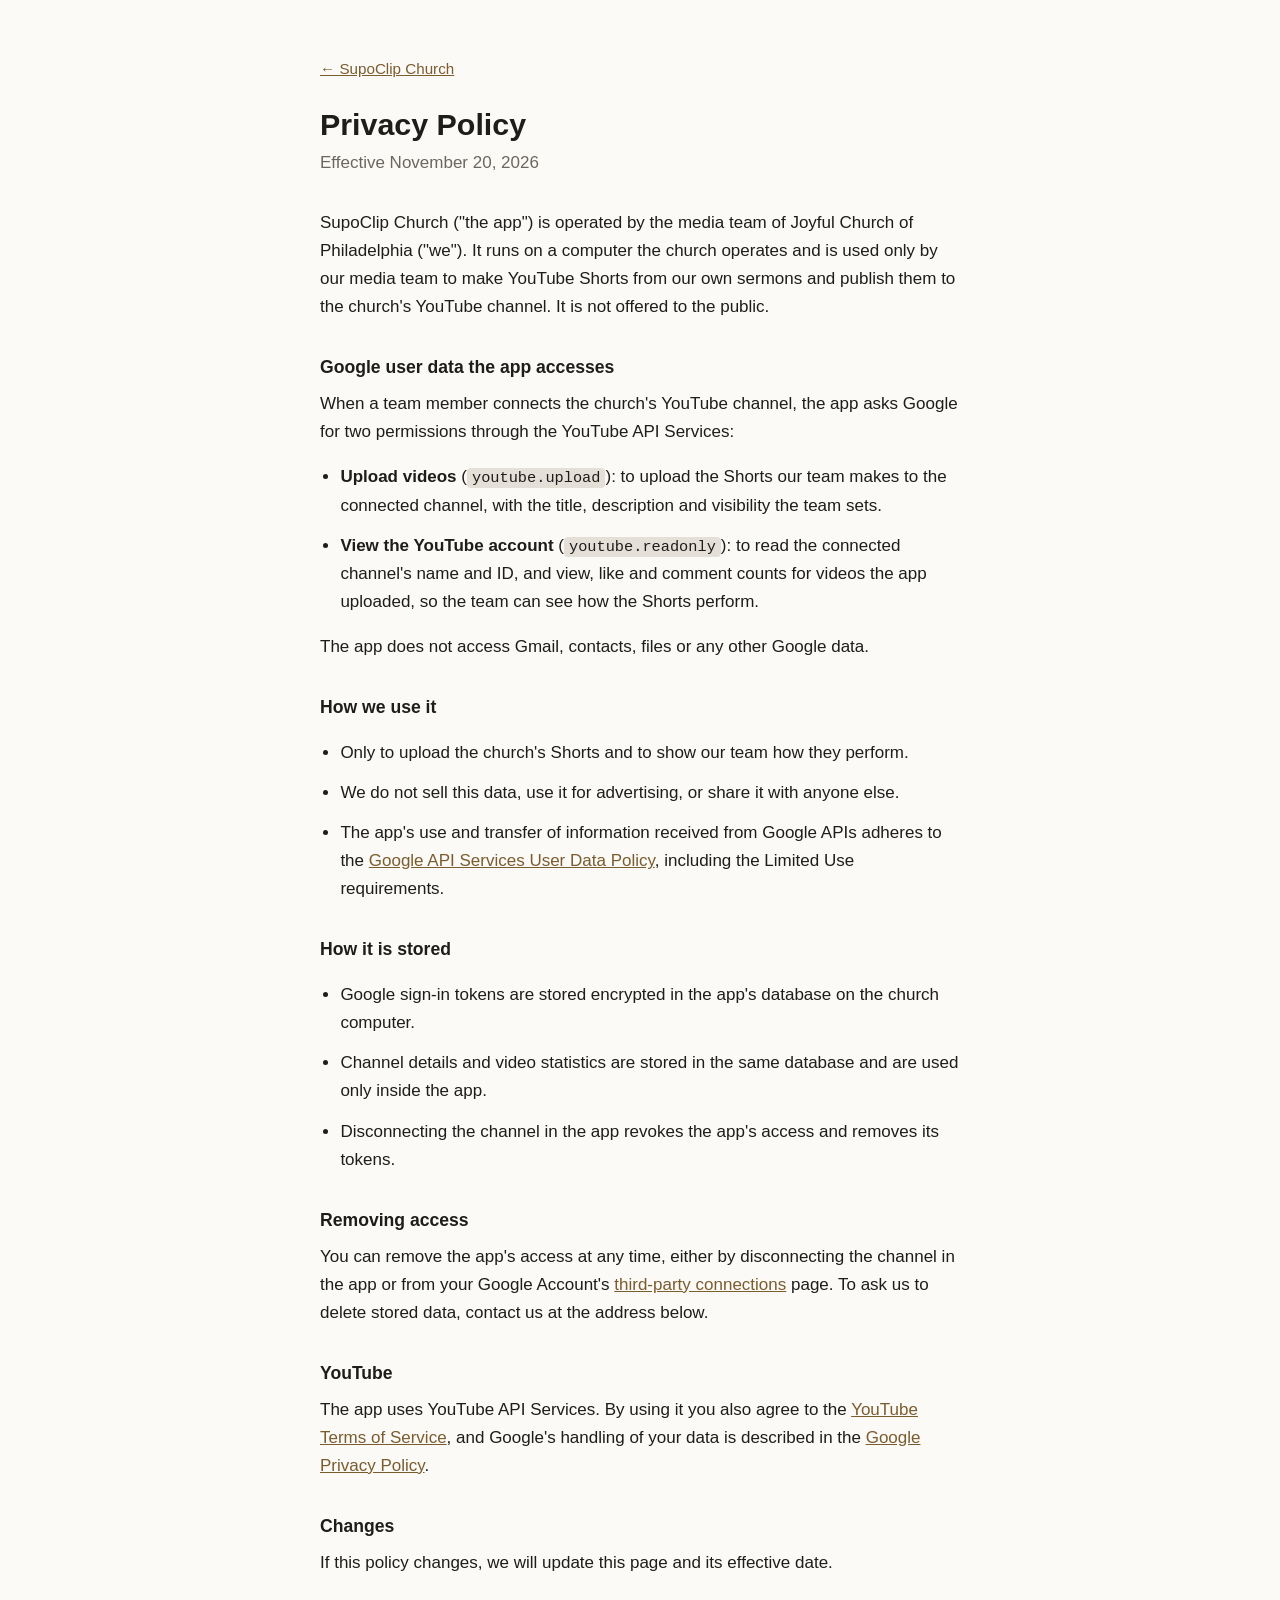
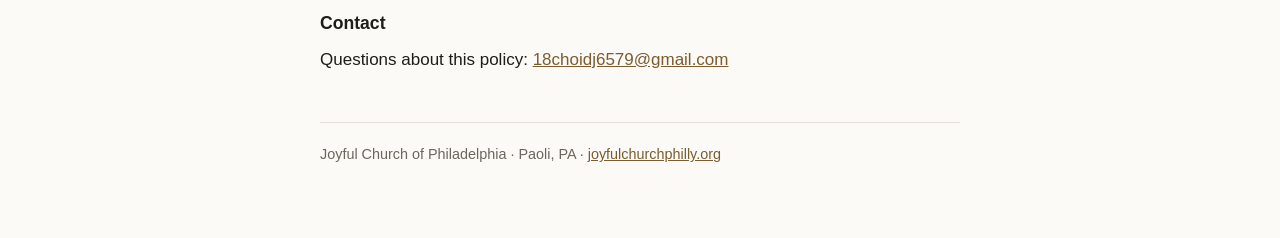
==== privacy.html @ c6d6c58d "SupoClip Church homepage and privacy policy" ====
<!doctype html>
<html lang="en">
<head>
<meta charset="utf-8">
<meta name="viewport" content="width=device-width, initial-scale=1">
<title>Privacy Policy · SupoClip Church</title>
<meta name="description" content="How SupoClip Church uses Google and YouTube data.">
<link rel="stylesheet" href="style.css">
</head>
<body>
<main>
  <p class="back"><a href="./">← SupoClip Church</a></p>
  <h1>Privacy Policy</h1>
  <p class="sub">Effective November 20, 2026</p>

  <p>SupoClip Church ("the app") is operated by the media team of Joyful Church of Philadelphia
  ("we"). It runs on a computer the church operates and is used only by our media team to make
  YouTube Shorts from our own sermons and publish them to the church's YouTube channel. It is not
  offered to the public.</p>

  <h2>Google user data the app accesses</h2>
  <p>When a team member connects the church's YouTube channel, the app asks Google for two
  permissions through the YouTube API Services:</p>
  <ul>
    <li><strong>Upload videos</strong> (<code>youtube.upload</code>): to upload the Shorts our team
    makes to the connected channel, with the title, description and visibility the team sets.</li>
    <li><strong>View the YouTube account</strong> (<code>youtube.readonly</code>): to read the
    connected channel's name and ID, and view, like and comment counts for videos the app uploaded,
    so the team can see how the Shorts perform.</li>
  </ul>
  <p>The app does not access Gmail, contacts, files or any other Google data.</p>

  <h2>How we use it</h2>
  <ul>
    <li>Only to upload the church's Shorts and to show our team how they perform.</li>
    <li>We do not sell this data, use it for advertising, or share it with anyone else.</li>
    <li>The app's use and transfer of information received from Google APIs adheres to the
    <a href="https://developers.google.com/terms/api-services-user-data-policy">Google API Services
    User Data Policy</a>, including the Limited Use requirements.</li>
  </ul>

  <h2>How it is stored</h2>
  <ul>
    <li>Google sign-in tokens are stored encrypted in the app's database on the church computer.</li>
    <li>Channel details and video statistics are stored in the same database and are used only
    inside the app.</li>
    <li>Disconnecting the channel in the app revokes the app's access and removes its tokens.</li>
  </ul>

  <h2>Removing access</h2>
  <p>You can remove the app's access at any time, either by disconnecting the channel in the app or
  from your Google Account's
  <a href="https://myaccount.google.com/connections">third-party connections</a> page.
  To ask us to delete stored data, contact us at the address below.</p>

  <h2>YouTube</h2>
  <p>The app uses YouTube API Services. By using it you also agree to the
  <a href="https://www.youtube.com/t/terms">YouTube Terms of Service</a>, and Google's handling of
  your data is described in the <a href="https://policies.google.com/privacy">Google Privacy
  Policy</a>.</p>

  <h2>Changes</h2>
  <p>If this policy changes, we will update this page and its effective date.</p>

  <h2>Contact</h2>
  <p>Questions about this policy: <a href="mailto:18choidj6579@gmail.com">18choidj6579@gmail.com</a></p>

  <footer>Joyful Church of Philadelphia · Paoli, PA ·
    <a href="https://www.joyfulchurchphilly.org/">joyfulchurchphilly.org</a></footer>
</main>
</body>
</html>
---- style.css ----
:root { --bg: #fbfaf7; --text: #1f1d1a; --muted: #6b665e; --line: #e4e0d8; --accent: #7a5c2e; }
@media (prefers-color-scheme: dark) {
  :root { --bg: #171614; --text: #ece8e1; --muted: #a39d93; --line: #2f2c28; --accent: #d4b47a; }
}
* { box-sizing: border-box; }
body {
  margin: 0; background: var(--bg); color: var(--text);
  font: 17px/1.65 -apple-system, BlinkMacSystemFont, "Apple SD Gothic Neo", "Noto Sans KR", "Segoe UI", sans-serif;
}
main { max-width: 680px; margin: 0 auto; padding: 56px 20px 72px; }
h1 { font-size: 1.9rem; line-height: 1.25; margin: 0 0 6px; }
.sub { color: var(--muted); margin: 0 0 32px; }
.back { margin: 0 0 24px; font-size: 0.95rem; }
h2 { font-size: 1.1rem; margin: 32px 0 8px; }
p, li { margin: 0 0 12px; }
ul { padding-left: 1.2em; }
code { font-size: 0.9em; background: var(--line); padding: 1px 5px; border-radius: 4px; }
a { color: var(--accent); }
footer { color: var(--muted); font-size: 0.9rem; margin-top: 48px; padding-top: 20px; border-top: 1px solid var(--line); }
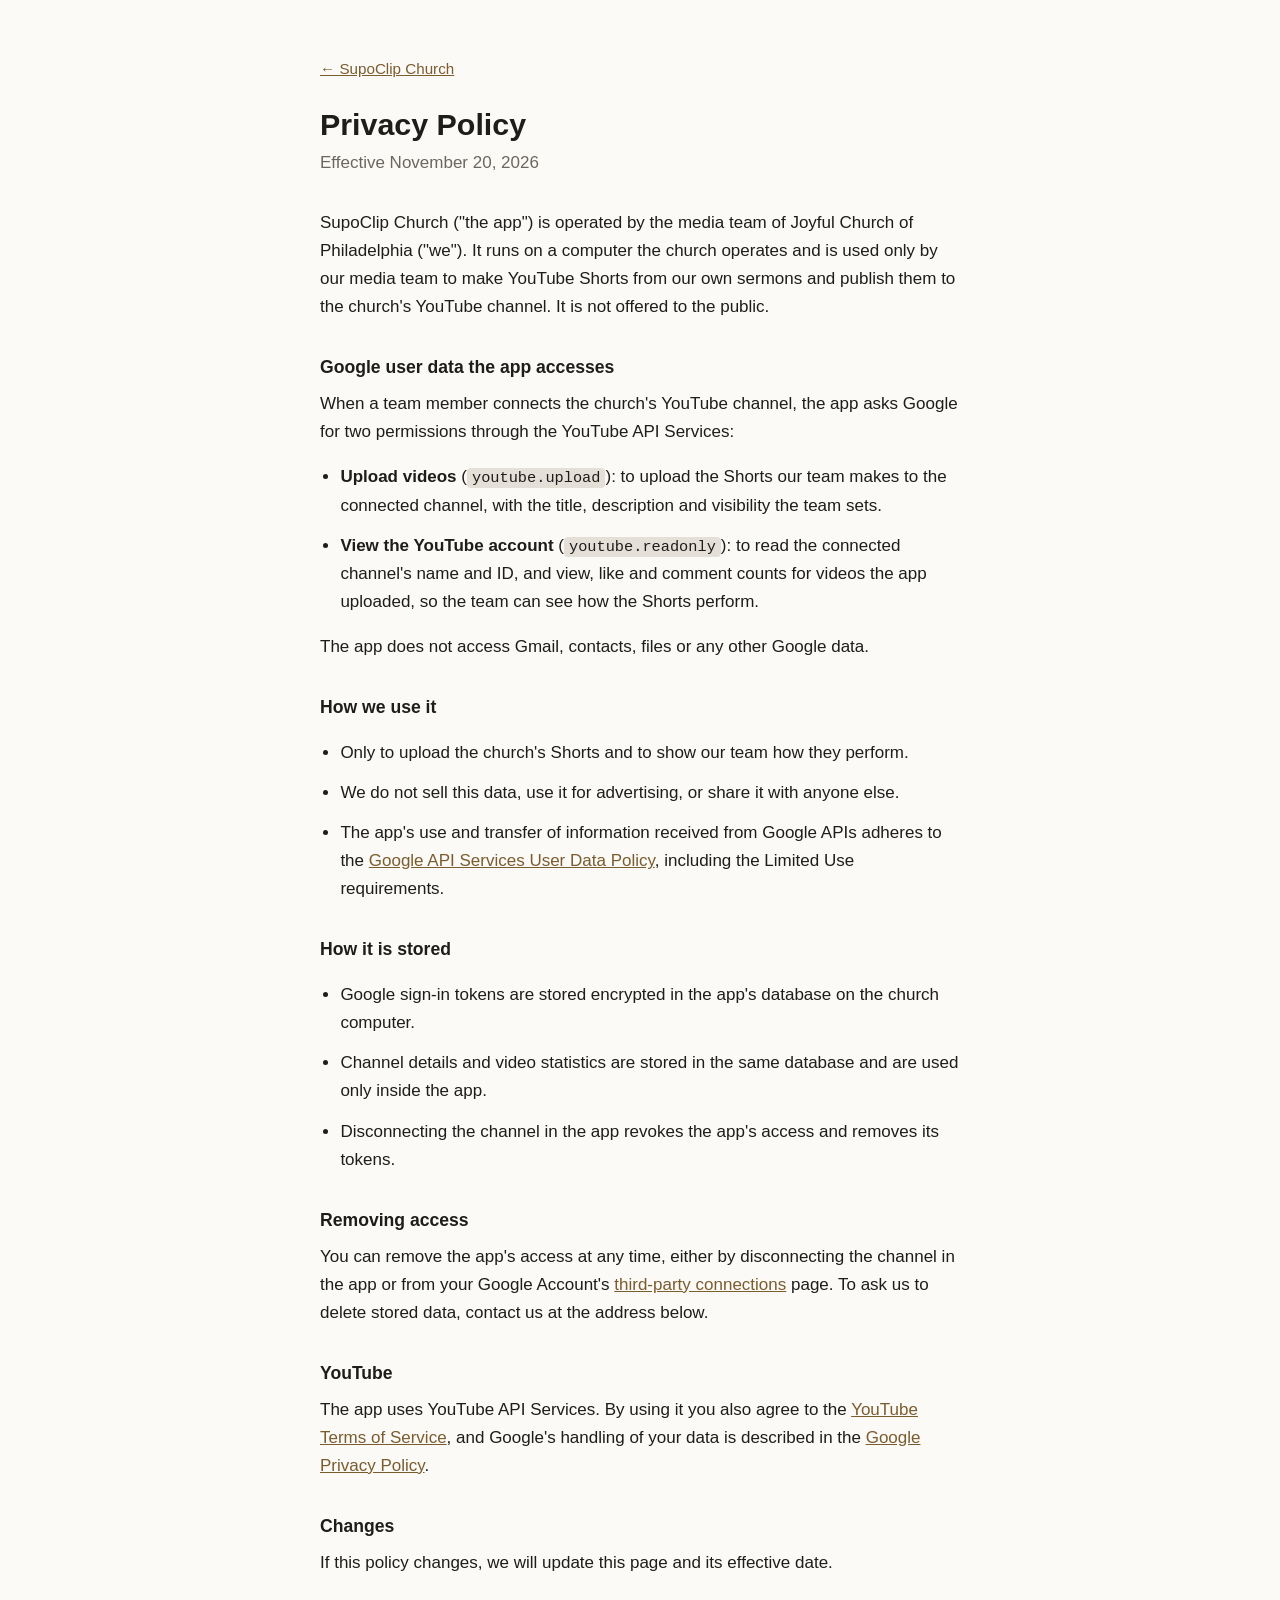
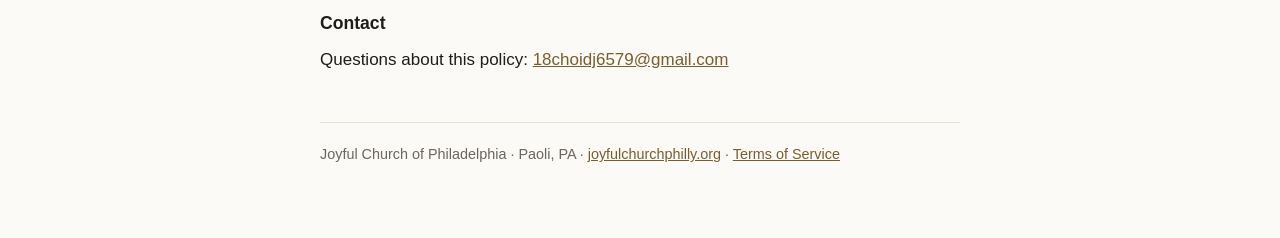
==== commit 2c387a4e: "Add Terms of Service" ====
--- a/privacy.html
+++ b/privacy.html
@@ -66,7 +66,8 @@
   <p>Questions about this policy: <a href="mailto:18choidj6579@gmail.com">18choidj6579@gmail.com</a></p>
 
   <footer>Joyful Church of Philadelphia · Paoli, PA ·
-    <a href="https://www.joyfulchurchphilly.org/">joyfulchurchphilly.org</a></footer>
+    <a href="https://www.joyfulchurchphilly.org/">joyfulchurchphilly.org</a> ·
+    <a href="terms.html">Terms of Service</a></footer>
 </main>
 </body>
 </html>
